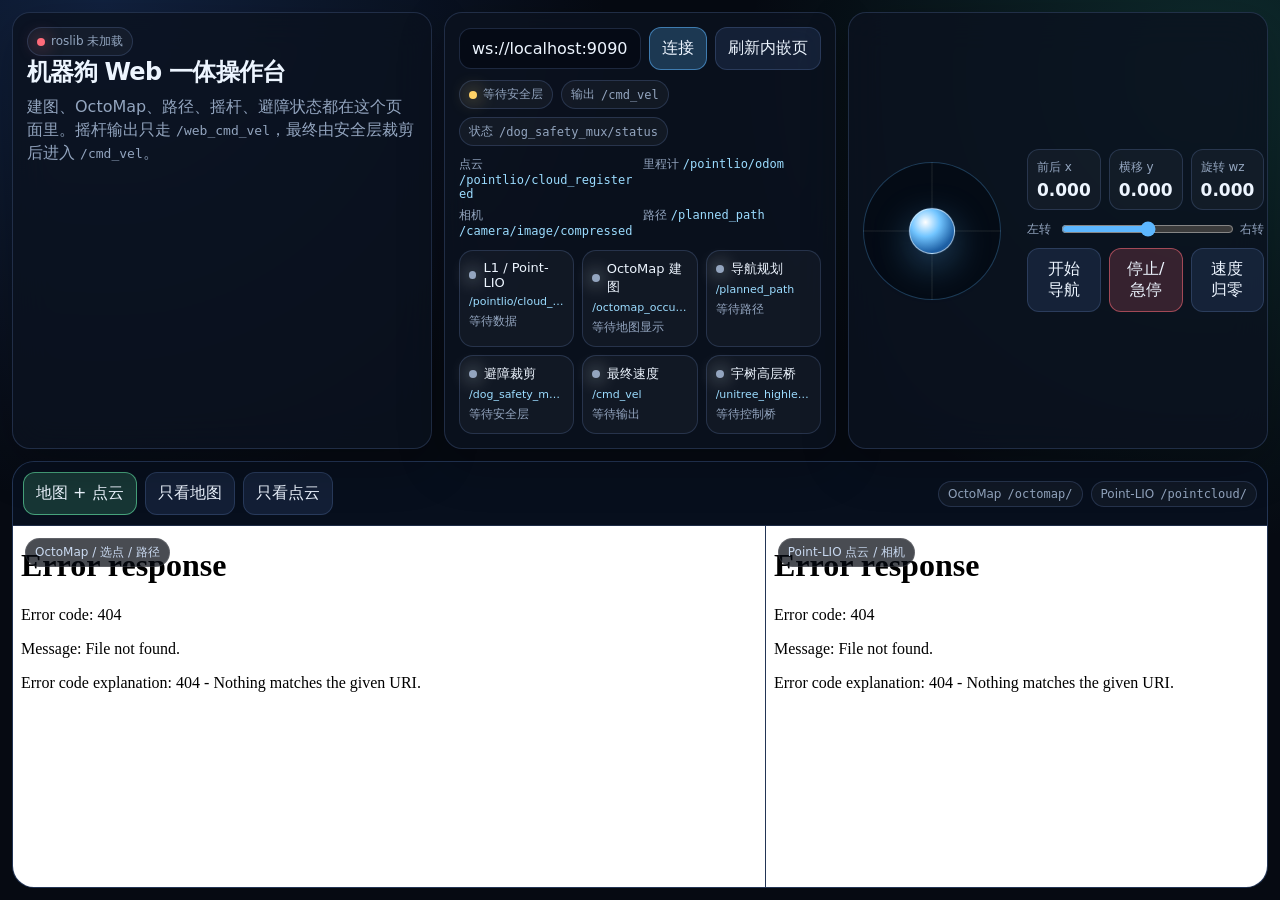
==== src/dog_web_ops/web/index.html @ 85f8ee20 "Initial commit: ROS1 quadruped robot navigation system - Web-based 2.5D planning map + local obstacl" ====
<!doctype html>
<html lang="zh-CN">
<head>
  <meta charset="utf-8" />
  <meta name="viewport" content="width=device-width, initial-scale=1" />
  <title>Dog Web Ops</title>
  <script src="/pointcloud/vendor/roslib.min.js"></script>
  <style>
    :root {
      color-scheme: dark;
      --bg: #060a12;
      --panel: rgba(11, 18, 32, 0.84);
      --panel-strong: rgba(13, 27, 49, 0.96);
      --line: rgba(139, 177, 255, 0.18);
      --text: #edf5ff;
      --muted: #93a5bf;
      --blue: #5db7ff;
      --green: #63e6a7;
      --yellow: #ffd166;
      --red: #ff6b7a;
      font-family: Inter, system-ui, -apple-system, BlinkMacSystemFont, "Segoe UI", sans-serif;
    }

    * { box-sizing: border-box; }
    body {
      margin: 0;
      min-height: 100vh;
      background:
        radial-gradient(circle at 8% 0%, rgba(45, 93, 178, 0.28), transparent 34%),
        radial-gradient(circle at 95% 8%, rgba(55, 215, 184, 0.16), transparent 32%),
        var(--bg);
      color: var(--text);
      overflow: hidden;
    }

    button, input { font: inherit; }
    button {
      border: 1px solid var(--line);
      background: rgba(91, 132, 210, 0.14);
      color: var(--text);
      border-radius: 12px;
      padding: 10px 12px;
      cursor: pointer;
    }
    button:hover { border-color: rgba(93, 183, 255, 0.8); background: rgba(93, 183, 255, 0.18); }
    button.primary { background: rgba(93, 183, 255, 0.24); border-color: rgba(93, 183, 255, 0.54); }
    button.danger { background: rgba(255, 107, 122, 0.18); border-color: rgba(255, 107, 122, 0.54); }
    button.active { background: rgba(99, 230, 167, 0.18); border-color: rgba(99, 230, 167, 0.62); }
    input {
      width: 100%;
      border: 1px solid var(--line);
      border-radius: 12px;
      background: rgba(4, 9, 18, 0.64);
      color: var(--text);
      padding: 10px 12px;
      outline: none;
    }

    .app {
      height: 100vh;
      display: grid;
      grid-template-rows: auto 1fr;
      gap: 12px;
      padding: 12px;
    }

    .topbar {
      display: grid;
      grid-template-columns: minmax(260px, 420px) minmax(260px, 1fr) minmax(290px, 420px);
      gap: 12px;
      align-items: stretch;
    }

    .card {
      border: 1px solid var(--line);
      border-radius: 18px;
      background: var(--panel);
      box-shadow: 0 16px 48px rgba(0, 0, 0, 0.24);
      backdrop-filter: blur(18px);
      padding: 14px;
      min-width: 0;
    }

    .brand h1 { margin: 0; font-size: 24px; letter-spacing: -0.03em; }
    .brand p { margin: 7px 0 0; color: var(--muted); line-height: 1.45; }
    .pill {
      display: inline-flex;
      gap: 6px;
      align-items: center;
      min-width: 0;
      padding: 5px 9px;
      border: 1px solid var(--line);
      border-radius: 999px;
      background: rgba(255, 255, 255, 0.04);
      color: var(--muted);
      font-size: 12px;
      white-space: nowrap;
    }
    .dot { width: 8px; height: 8px; border-radius: 999px; background: var(--muted); box-shadow: 0 0 18px currentColor; }
    .dot.connected { background: var(--green); color: var(--green); }
    .dot.warn { background: var(--yellow); color: var(--yellow); }
    .dot.bad { background: var(--red); color: var(--red); }

    .connection {
      display: grid;
      grid-template-columns: 1fr auto auto;
      gap: 8px;
      align-items: center;
    }
    .status-row { display: flex; gap: 8px; flex-wrap: wrap; margin-top: 10px; }
    .topic-list { margin-top: 10px; display: grid; grid-template-columns: repeat(2, minmax(0, 1fr)); gap: 6px; color: var(--muted); font-size: 12px; }
    .topic-list code { color: #9bdcff; overflow-wrap: anywhere; }
    .module-grid {
      margin-top: 12px;
      display: grid;
      grid-template-columns: repeat(3, minmax(0, 1fr));
      gap: 8px;
    }
    .module-card {
      min-width: 0;
      border: 1px solid var(--line);
      border-radius: 14px;
      padding: 9px;
      background: rgba(255, 255, 255, 0.035);
    }
    .module-header {
      display: flex;
      align-items: center;
      gap: 7px;
      min-width: 0;
      font-size: 13px;
      color: var(--text);
    }
    .module-topic {
      margin-top: 5px;
      color: #9bdcff;
      font-size: 11px;
      white-space: nowrap;
      overflow: hidden;
      text-overflow: ellipsis;
    }
    .module-value {
      margin-top: 5px;
      color: var(--muted);
      font-size: 12px;
      min-height: 18px;
      overflow: hidden;
      text-overflow: ellipsis;
      white-space: nowrap;
    }

    .ops-grid {
      display: grid;
      grid-template-columns: 150px 1fr;
      gap: 14px;
      align-items: center;
    }
    .joystick {
      width: 138px;
      height: 138px;
      border-radius: 999px;
      border: 1px solid rgba(93, 183, 255, 0.28);
      background:
        radial-gradient(circle at center, rgba(93, 183, 255, 0.16) 0 24%, transparent 25%),
        linear-gradient(90deg, transparent 49%, rgba(255,255,255,.08) 50%, transparent 51%),
        linear-gradient(0deg, transparent 49%, rgba(255,255,255,.08) 50%, transparent 51%),
        rgba(2, 8, 18, 0.64);
      position: relative;
      touch-action: none;
      user-select: none;
    }
    .knob {
      width: 46px;
      height: 46px;
      border-radius: 999px;
      border: 1px solid rgba(255, 255, 255, 0.54);
      background: radial-gradient(circle at 35% 30%, #ffffff, #72c5ff 34%, #1d5fa4 72%);
      box-shadow: 0 12px 36px rgba(93, 183, 255, 0.35);
      position: absolute;
      left: 50%;
      top: 50%;
      transform: translate(-50%, -50%);
      pointer-events: none;
    }
    .control-stack { display: grid; gap: 8px; }
    .control-row { display: grid; grid-template-columns: repeat(3, 1fr); gap: 8px; }
    .metric {
      border: 1px solid var(--line);
      border-radius: 12px;
      padding: 9px;
      background: rgba(255, 255, 255, 0.035);
    }
    .metric span { display: block; color: var(--muted); font-size: 12px; }
    .metric strong { display: block; margin-top: 4px; font-size: 17px; }
    .yaw-row { display: grid; grid-template-columns: auto 1fr auto; gap: 8px; align-items: center; color: var(--muted); font-size: 12px; }
    input[type="range"] { accent-color: var(--blue); padding: 0; }

    .workspace {
      min-height: 0;
      display: grid;
      grid-template-rows: auto 1fr;
      border: 1px solid var(--line);
      border-radius: 22px;
      overflow: hidden;
      background: var(--panel-strong);
    }
    .workspace-bar {
      display: flex;
      gap: 8px;
      align-items: center;
      justify-content: space-between;
      padding: 10px;
      border-bottom: 1px solid var(--line);
      background: rgba(6, 14, 26, 0.84);
    }
    .workspace-bar .left, .workspace-bar .right { display: flex; gap: 8px; align-items: center; flex-wrap: wrap; }
    .frames {
      min-height: 0;
      display: grid;
      grid-template-columns: 1.2fr 0.8fr;
      gap: 1px;
      background: var(--line);
    }
    .frames.map-only { grid-template-columns: 1fr; }
    .frames.point-only { grid-template-columns: 1fr; }
    .pane { min-height: 0; background: #050912; position: relative; }
    .pane-title {
      position: absolute;
      left: 12px;
      top: 12px;
      z-index: 2;
      padding: 5px 9px;
      border-radius: 999px;
      background: rgba(3, 8, 16, 0.72);
      border: 1px solid rgba(255,255,255,0.12);
      color: #c9d9f0;
      font-size: 12px;
      pointer-events: none;
    }
    iframe { width: 100%; height: 100%; border: 0; display: block; background: #050912; }
    .hidden { display: none !important; }

    @media (max-width: 1180px) {
      body { overflow: auto; }
      .app { min-height: 100vh; height: auto; }
      .topbar { grid-template-columns: 1fr; }
      .module-grid { grid-template-columns: repeat(2, minmax(0, 1fr)); }
      .workspace { height: 72vh; }
      .frames { grid-template-columns: 1fr; grid-template-rows: 1fr 1fr; }
    }

    @media (max-width: 680px) {
      .module-grid { grid-template-columns: 1fr; }
    }
  </style>
</head>
<body>
  <div class="app">
    <section class="topbar">
      <div class="card brand">
        <span class="pill"><span id="conn-dot" class="dot bad"></span><span id="conn-state">未连接</span></span>
        <h1>机器狗 Web 一体操作台</h1>
        <p>建图、OctoMap、路径、摇杆、避障状态都在这个页面里。摇杆输出只走 <code>/web_cmd_vel</code>，最终由安全层裁剪后进入 <code>/cmd_vel</code>。</p>
      </div>

      <div class="card">
        <div class="connection">
          <input id="rosbridge-url" value="ws://localhost:9090" aria-label="ROSBridge URL" />
          <button id="connect-btn" class="primary">连接</button>
          <button id="reload-btn">刷新内嵌页</button>
        </div>
        <div class="status-row">
          <span class="pill"><span class="dot" id="safe-dot"></span><span id="safety-state">等待安全层</span></span>
          <span class="pill">输出 <code id="output-topic">/cmd_vel</code></span>
          <span class="pill">状态 <code id="status-topic">/dog_safety_mux/status</code></span>
        </div>
        <div class="topic-list">
          <div>点云 <code id="cloud-topic">/pointlio/cloud_registered</code></div>
          <div>里程计 <code id="odom-topic">/pointlio/odom</code></div>
          <div>相机 <code id="camera-topic">/camera/image/compressed</code></div>
          <div>路径 <code id="path-topic">/planned_path</code></div>
        </div>
        <div class="module-grid" aria-label="模块互联状态">
          <div class="module-card">
            <div class="module-header"><span id="module-lio-dot" class="dot"></span><span>L1 / Point-LIO</span></div>
            <div id="module-lio-topic" class="module-topic">/pointlio/cloud_registered + /pointlio/odom</div>
            <div id="module-lio-value" class="module-value">等待数据</div>
          </div>
          <div class="module-card">
            <div class="module-header"><span id="module-map-dot" class="dot"></span><span>OctoMap 建图</span></div>
            <div id="module-map-topic" class="module-topic">/octomap_occupied_markers</div>
            <div id="module-map-value" class="module-value">等待地图显示</div>
          </div>
          <div class="module-card">
            <div class="module-header"><span id="module-nav-dot" class="dot"></span><span>导航规划</span></div>
            <div id="module-nav-topic" class="module-topic">/planned_path</div>
            <div id="module-nav-value" class="module-value">等待路径</div>
          </div>
          <div class="module-card">
            <div class="module-header"><span id="module-safe-dot" class="dot"></span><span>避障裁剪</span></div>
            <div id="module-safe-topic" class="module-topic">/dog_safety_mux/status</div>
            <div id="module-safe-value" class="module-value">等待安全层</div>
          </div>
          <div class="module-card">
            <div class="module-header"><span id="module-cmd-dot" class="dot"></span><span>最终速度</span></div>
            <div id="module-cmd-topic" class="module-topic">/cmd_vel</div>
            <div id="module-cmd-value" class="module-value">等待输出</div>
          </div>
          <div class="module-card">
            <div class="module-header"><span id="module-unitree-dot" class="dot"></span><span>宇树高层桥</span></div>
            <div id="module-unitree-topic" class="module-topic">/unitree_highlevel/status</div>
            <div id="module-unitree-value" class="module-value">等待控制桥</div>
          </div>
        </div>
      </div>

      <div class="card ops-grid">
        <div id="joy-pad" class="joystick" aria-label="Web joystick">
          <div id="joy-knob" class="knob"></div>
        </div>
        <div class="control-stack">
          <div class="control-row">
            <div class="metric"><span>前后 x</span><strong id="vx-value">0.000</strong></div>
            <div class="metric"><span>横移 y</span><strong id="vy-value">0.000</strong></div>
            <div class="metric"><span>旋转 wz</span><strong id="wz-value">0.000</strong></div>
          </div>
          <div class="yaw-row"><span>左转</span><input id="yaw-slider" type="range" min="-100" max="100" value="0" /><span>右转</span></div>
          <div class="control-row">
            <button id="start-nav-btn">开始导航</button>
            <button id="stop-nav-btn" class="danger">停止/急停</button>
            <button id="zero-btn">速度归零</button>
          </div>
        </div>
      </div>
    </section>

    <section class="workspace">
      <div class="workspace-bar">
        <div class="left">
          <button data-view="split" class="view-btn active">地图 + 点云</button>
          <button data-view="map" class="view-btn">只看地图</button>
          <button data-view="pointcloud" class="view-btn">只看点云</button>
        </div>
        <div class="right">
          <span class="pill">OctoMap <code>/octomap/</code></span>
          <span class="pill">Point-LIO <code>/pointcloud/</code></span>
        </div>
      </div>
      <div id="frames" class="frames">
        <div id="map-pane" class="pane">
          <div class="pane-title">OctoMap / 选点 / 路径</div>
          <iframe id="octomap-frame" src="/octomap/" title="OctoMap Web"></iframe>
        </div>
        <div id="point-pane" class="pane">
          <div class="pane-title">Point-LIO 点云 / 相机</div>
          <iframe id="pointcloud-frame" src="/pointcloud/" title="PointCloud Ground Station"></iframe>
        </div>
      </div>
    </section>
  </div>

  <script>
    const defaults = {
      rosbridge: { url: "ws://localhost:9090" },
      topics: {
        manual_cmd: "/web_cmd_vel",
        start_navigation: "/start_navigation",
        stop_navigation: "/stop_navigation",
        safety_status: "/dog_safety_mux/status",
        unitree_status: "/unitree_highlevel/status",
        output_cmd: "/cmd_vel",
        nav_cmd: "/nav_cmd_vel",
        planned_path: "/planned_path",
        cloud: "/pointlio/cloud_registered",
        odom: "/pointlio/odom",
        camera: "/camera/image/compressed",
        octomap_occupied: "/octomap_occupied_markers",
        traversable_cells: "/traversable_cells_markers",
      },
      joystick: {
        max_linear_x: 0.30,
        max_linear_y: 0.22,
        max_angular_z: 0.65,
        deadband: 0.12,
        publish_interval_ms: 80,
      },
    };

    const state = {
      config: JSON.parse(JSON.stringify(defaults)),
      ros: null,
      manualTopic: null,
      startTopic: null,
      stopTopic: null,
      safetyTopic: null,
      healthTopics: [],
      healthTimer: null,
      health: {},
      joystickPointerId: null,
      vx: 0,
      vy: 0,
      wz: 0,
      lastPublishMs: 0,
      repeatTimer: null,
    };

    const $ = (id) => document.getElementById(id);
    const connDot = $("conn-dot");
    const connState = $("conn-state");
    const safeDot = $("safe-dot");
    const safetyState = $("safety-state");
    const urlInput = $("rosbridge-url");
    const joyPad = $("joy-pad");
    const joyKnob = $("joy-knob");
    const yawSlider = $("yaw-slider");

    function mergeConfig(base, incoming) {
      return {
        ...base,
        ...incoming,
        rosbridge: { ...base.rosbridge, ...(incoming.rosbridge || {}) },
        topics: { ...base.topics, ...(incoming.topics || {}) },
        joystick: { ...base.joystick, ...(incoming.joystick || {}) },
      };
    }

    async function loadConfig() {
      try {
        const response = await fetch("/runtime-config.json", { cache: "no-store" });
        if (response.ok) {
          state.config = mergeConfig(defaults, await response.json());
        }
      } catch (_err) {
        state.config = JSON.parse(JSON.stringify(defaults));
      }
      applyConfigToDom();
    }

    function applyConfigToDom() {
      urlInput.value = state.config.rosbridge.url || defaults.rosbridge.url;
      $("output-topic").textContent = state.config.topics.output_cmd;
      $("status-topic").textContent = state.config.topics.safety_status;
      $("cloud-topic").textContent = state.config.topics.cloud;
      $("odom-topic").textContent = state.config.topics.odom;
      $("camera-topic").textContent = state.config.topics.camera;
      $("path-topic").textContent = state.config.topics.planned_path;
      $("module-lio-topic").textContent = `${state.config.topics.cloud} + ${state.config.topics.odom}`;
      $("module-map-topic").textContent = `${state.config.topics.octomap_occupied} + ${state.config.topics.traversable_cells}`;
      $("module-nav-topic").textContent = state.config.topics.planned_path;
      $("module-safe-topic").textContent = state.config.topics.safety_status;
      $("module-cmd-topic").textContent = state.config.topics.output_cmd;
      $("module-unitree-topic").textContent = state.config.topics.unitree_status;
    }

    function setConnected(label, cls) {
      connDot.className = `dot ${cls || ""}`;
      connState.textContent = label;
    }

    function setSafetyStatus(text) {
      safetyState.textContent = text;
      const normalized = text.toLowerCase();
      if (normalized.includes("stop") || normalized.includes("急停")) {
        safeDot.className = "dot bad";
      } else if (normalized.includes("slow") || normalized.includes("等待") || normalized.includes("no fresh")) {
        safeDot.className = "dot warn";
      } else if (normalized.includes("clear") || normalized.includes("idle")) {
        safeDot.className = "dot connected";
      } else {
        safeDot.className = "dot";
      }
    }

    function shortText(value, fallback = "等待数据") {
      const text = String(value || fallback).replace(/\s+/g, " ").trim();
      return text.length > 96 ? `${text.slice(0, 93)}...` : text;
    }

    function ageText(lastMs) {
      if (!lastMs) return "未收到";
      const ageSec = Math.max(0, (Date.now() - lastMs) / 1000);
      return `${ageSec.toFixed(ageSec < 10 ? 1 : 0)}s 前`;
    }

    function markHealth(key, value) {
      state.health[key] = { lastMs: Date.now(), value };
      refreshHealth();
    }

    function healthFresh(key, timeoutMs) {
      const item = state.health[key];
      return Boolean(item && Date.now() - item.lastMs <= timeoutMs);
    }

    function setModuleStatus(module, className, value) {
      $(`module-${module}-dot`).className = `dot ${className || ""}`;
      $(`module-${module}-value`).textContent = shortText(value);
    }

    function textStatusClass(text, fresh) {
      if (!fresh) return "warn";
      const normalized = String(text || "").toLowerCase();
      if (normalized.includes("stop") || normalized.includes("error") || normalized.includes("failed") || normalized.includes("急停")) {
        return "bad";
      }
      if (normalized.includes("slow") || normalized.includes("waiting") || normalized.includes("等待") || normalized.includes("no fresh")) {
        return "warn";
      }
      return "connected";
    }

    function refreshHealth() {
      const cloud = state.health.cloud;
      const odom = state.health.odom;
      const cloudFresh = healthFresh("cloud", 2500);
      const odomFresh = healthFresh("odom", 2500);
      if (cloudFresh && odomFresh) {
        setModuleStatus("lio", "connected", `${cloud.value} | ${odom.value}`);
      } else if (cloud || odom) {
        setModuleStatus("lio", "warn", `点云 ${ageText(cloud && cloud.lastMs)} / 里程计 ${ageText(odom && odom.lastMs)}`);
      } else {
        setModuleStatus("lio", "", "等待 L1 / Point-LIO");
      }

      const occupied = state.health.octomap;
      const traversable = state.health.traversable;
      const mapFresh = healthFresh("octomap", 5000) || healthFresh("traversable", 5000);
      if (mapFresh) {
        setModuleStatus("map", "connected", [occupied && occupied.value, traversable && traversable.value].filter(Boolean).join(" | "));
      } else if (occupied || traversable) {
        setModuleStatus("map", "warn", `地图 ${ageText((occupied || traversable).lastMs)}`);
      } else {
        setModuleStatus("map", "", "等待 OctoMap Marker");
      }

      const path = state.health.path;
      if (healthFresh("path", 5000)) {
        setModuleStatus("nav", "connected", path.value);
      } else if (path) {
        setModuleStatus("nav", "warn", `路径 ${ageText(path.lastMs)}`);
      } else {
        setModuleStatus("nav", "", "等待规划路径");
      }

      const safety = state.health.safety;
      if (safety) {
        setModuleStatus("safe", textStatusClass(safety.value, healthFresh("safety", 2000)), safety.value);
      } else {
        setModuleStatus("safe", "", "等待安全层");
      }

      const output = state.health.output;
      if (healthFresh("output", 1000)) {
        setModuleStatus("cmd", "connected", output.value);
      } else if (output) {
        setModuleStatus("cmd", "warn", `输出 ${ageText(output.lastMs)}`);
      } else {
        setModuleStatus("cmd", "", "等待 /cmd_vel");
      }

      const unitree = state.health.unitree;
      if (unitree) {
        setModuleStatus("unitree", textStatusClass(unitree.value, healthFresh("unitree", 3000)), unitree.value);
      } else {
        setModuleStatus("unitree", "", "等待宇树高层桥");
      }
    }

    function messageSummary(key, msg) {
      if (key === "cloud") {
        const width = Number(msg.width || 0);
        const height = Number(msg.height || 1);
        return `点云 ${(width * height).toLocaleString()} 点`;
      }
      if (key === "odom") {
        const pos = msg.pose && msg.pose.pose && msg.pose.pose.position;
        if (!pos) return "里程计在线";
        return `里程计 x=${Number(pos.x || 0).toFixed(2)} y=${Number(pos.y || 0).toFixed(2)}`;
      }
      if (key === "path") {
        const count = Array.isArray(msg.poses) ? msg.poses.length : 0;
        return `路径 ${count} 点`;
      }
      if (key === "output") {
        const linear = msg.linear || {};
        const angular = msg.angular || {};
        return `vx=${Number(linear.x || 0).toFixed(2)} vy=${Number(linear.y || 0).toFixed(2)} wz=${Number(angular.z || 0).toFixed(2)}`;
      }
      if (key === "octomap" || key === "traversable") {
        const count = Array.isArray(msg.points) ? msg.points.length : 0;
        return `${key === "octomap" ? "占据" : "可通行"} ${count} 格`;
      }
      if (typeof msg.data === "string") return msg.data;
      return "在线";
    }

    function subscribeHealth(key, topicName, messageType) {
      if (!topicName) return;
      const topic = new ROSLIB.Topic({ ros: state.ros, name: topicName, messageType });
      topic.subscribe((msg) => markHealth(key, messageSummary(key, msg)));
      state.healthTopics.push(topic);
    }

    function connectRos() {
      if (!window.ROSLIB) {
        setConnected("roslib 未加载", "bad");
        return;
      }
      if (state.ros) {
        state.ros.close();
        state.ros = null;
      }

      const url = urlInput.value.trim() || defaults.rosbridge.url;
      setConnected("连接中", "warn");
      const ros = new ROSLIB.Ros({ url });
      state.ros = ros;

      ros.on("connection", () => {
        setConnected("已连接", "connected");
        bindTopics();
      });
      ros.on("error", () => setConnected("连接错误", "bad"));
      ros.on("close", () => setConnected("已断开", "bad"));
    }

    function bindTopics() {
      state.healthTopics.forEach((topic) => topic.unsubscribe());
      state.healthTopics = [];
      state.health = {};
      if (state.healthTimer) {
        window.clearInterval(state.healthTimer);
      }
      state.healthTimer = window.setInterval(refreshHealth, 500);

      const topics = state.config.topics;
      state.manualTopic = new ROSLIB.Topic({ ros: state.ros, name: topics.manual_cmd, messageType: "geometry_msgs/Twist" });
      state.startTopic = new ROSLIB.Topic({ ros: state.ros, name: topics.start_navigation, messageType: "std_msgs/Bool" });
      state.stopTopic = new ROSLIB.Topic({ ros: state.ros, name: topics.stop_navigation, messageType: "std_msgs/Bool" });
      state.safetyTopic = new ROSLIB.Topic({ ros: state.ros, name: topics.safety_status, messageType: "std_msgs/String" });
      state.safetyTopic.subscribe((msg) => {
        const text = msg.data || "";
        setSafetyStatus(text);
        markHealth("safety", text);
      });
      state.healthTopics.push(state.safetyTopic);

      subscribeHealth("cloud", topics.cloud, "sensor_msgs/PointCloud2");
      subscribeHealth("odom", topics.odom, "nav_msgs/Odometry");
      subscribeHealth("path", topics.planned_path, "nav_msgs/Path");
      subscribeHealth("output", topics.output_cmd, "geometry_msgs/Twist");
      subscribeHealth("unitree", topics.unitree_status, "std_msgs/String");
      subscribeHealth("octomap", topics.octomap_occupied, "visualization_msgs/Marker");
      subscribeHealth("traversable", topics.traversable_cells, "visualization_msgs/Marker");
      refreshHealth();
    }

    function makeTwist(vx, vy, wz) {
      return new ROSLIB.Message({
        linear: { x: vx, y: vy, z: 0 },
        angular: { x: 0, y: 0, z: wz },
      });
    }

    function updateVelocityDom() {
      $("vx-value").textContent = state.vx.toFixed(3);
      $("vy-value").textContent = state.vy.toFixed(3);
      $("wz-value").textContent = state.wz.toFixed(3);
    }

    function publishManual(force = false) {
      updateVelocityDom();
      if (!state.manualTopic) {
        return;
      }
      const now = Date.now();
      if (!force && now - state.lastPublishMs < state.config.joystick.publish_interval_ms) {
        return;
      }
      state.lastPublishMs = now;
      state.manualTopic.publish(makeTwist(state.vx, state.vy, state.wz));
    }

    function publishZero() {
      state.vx = 0;
      state.vy = 0;
      state.wz = 0;
      yawSlider.value = "0";
      resetKnob();
      publishManual(true);
      stopRepeatIfIdle();
    }

    function startRepeat() {
      if (state.repeatTimer) return;
      state.repeatTimer = window.setInterval(() => {
        if (Math.abs(state.vx) > 1e-4 || Math.abs(state.vy) > 1e-4 || Math.abs(state.wz) > 1e-4) {
          publishManual(true);
        }
      }, 100);
    }

    function stopRepeatIfIdle() {
      if (!state.repeatTimer) return;
      if (Math.abs(state.vx) > 1e-4 || Math.abs(state.vy) > 1e-4 || Math.abs(state.wz) > 1e-4) return;
      window.clearInterval(state.repeatTimer);
      state.repeatTimer = null;
    }

    function curve(value, maxSpeed) {
      const deadband = state.config.joystick.deadband;
      const sign = Math.sign(value);
      const magnitude = Math.abs(value);
      if (magnitude < deadband) return 0;
      return sign * ((magnitude - deadband) / Math.max(1e-6, 1 - deadband)) * maxSpeed;
    }

    function resetKnob() {
      joyKnob.style.left = "50%";
      joyKnob.style.top = "50%";
    }

    function updateJoystickFromEvent(event) {
      const rect = joyPad.getBoundingClientRect();
      const cx = rect.left + rect.width / 2;
      const cy = rect.top + rect.height / 2;
      const radius = rect.width / 2;
      let dx = event.clientX - cx;
      let dy = event.clientY - cy;
      const distance = Math.hypot(dx, dy);
      if (distance > radius) {
        dx = dx / distance * radius;
        dy = dy / distance * radius;
      }

      joyKnob.style.left = `${50 + (dx / radius) * 50}%`;
      joyKnob.style.top = `${50 + (dy / radius) * 50}%`;

      const nx = -dy / radius;
      const ny = -dx / radius;
      state.vx = curve(nx, state.config.joystick.max_linear_x);
      state.vy = curve(ny, state.config.joystick.max_linear_y);
      publishManual();
      startRepeat();
    }

    joyPad.addEventListener("pointerdown", (event) => {
      state.joystickPointerId = event.pointerId;
      joyPad.setPointerCapture(event.pointerId);
      updateJoystickFromEvent(event);
    });
    joyPad.addEventListener("pointermove", (event) => {
      if (state.joystickPointerId !== event.pointerId) return;
      updateJoystickFromEvent(event);
    });
    joyPad.addEventListener("pointerup", (event) => {
      if (state.joystickPointerId !== event.pointerId) return;
      state.joystickPointerId = null;
      state.vx = 0;
      state.vy = 0;
      resetKnob();
      publishManual(true);
      stopRepeatIfIdle();
    });
    joyPad.addEventListener("pointercancel", publishZero);

    yawSlider.addEventListener("input", () => {
      state.wz = Number(yawSlider.value) / 100 * state.config.joystick.max_angular_z;
      publishManual(true);
      startRepeat();
    });
    yawSlider.addEventListener("change", () => {
      if (Number(yawSlider.value) === 0) stopRepeatIfIdle();
    });

    $("connect-btn").addEventListener("click", connectRos);
    $("zero-btn").addEventListener("click", publishZero);
    $("stop-nav-btn").addEventListener("click", () => {
      if (state.stopTopic) state.stopTopic.publish(new ROSLIB.Message({ data: true }));
      publishZero();
      setSafetyStatus("急停已发送");
    });
    $("start-nav-btn").addEventListener("click", () => {
      if (state.startTopic) state.startTopic.publish(new ROSLIB.Message({ data: true }));
    });
    $("reload-btn").addEventListener("click", () => {
      $("octomap-frame").contentWindow.location.reload();
      $("pointcloud-frame").contentWindow.location.reload();
    });

    document.querySelectorAll(".view-btn").forEach((btn) => {
      btn.addEventListener("click", () => {
        const view = btn.dataset.view;
        document.querySelectorAll(".view-btn").forEach((b) => b.classList.toggle("active", b === btn));
        const frames = $("frames");
        frames.className = "frames";
        $("map-pane").classList.toggle("hidden", view === "pointcloud");
        $("point-pane").classList.toggle("hidden", view === "map");
        if (view === "map") frames.classList.add("map-only");
        if (view === "pointcloud") frames.classList.add("point-only");
      });
    });

    loadConfig().then(() => {
      updateVelocityDom();
      setSafetyStatus("等待安全层");
      connectRos();
    });
  </script>
</body>
</html>
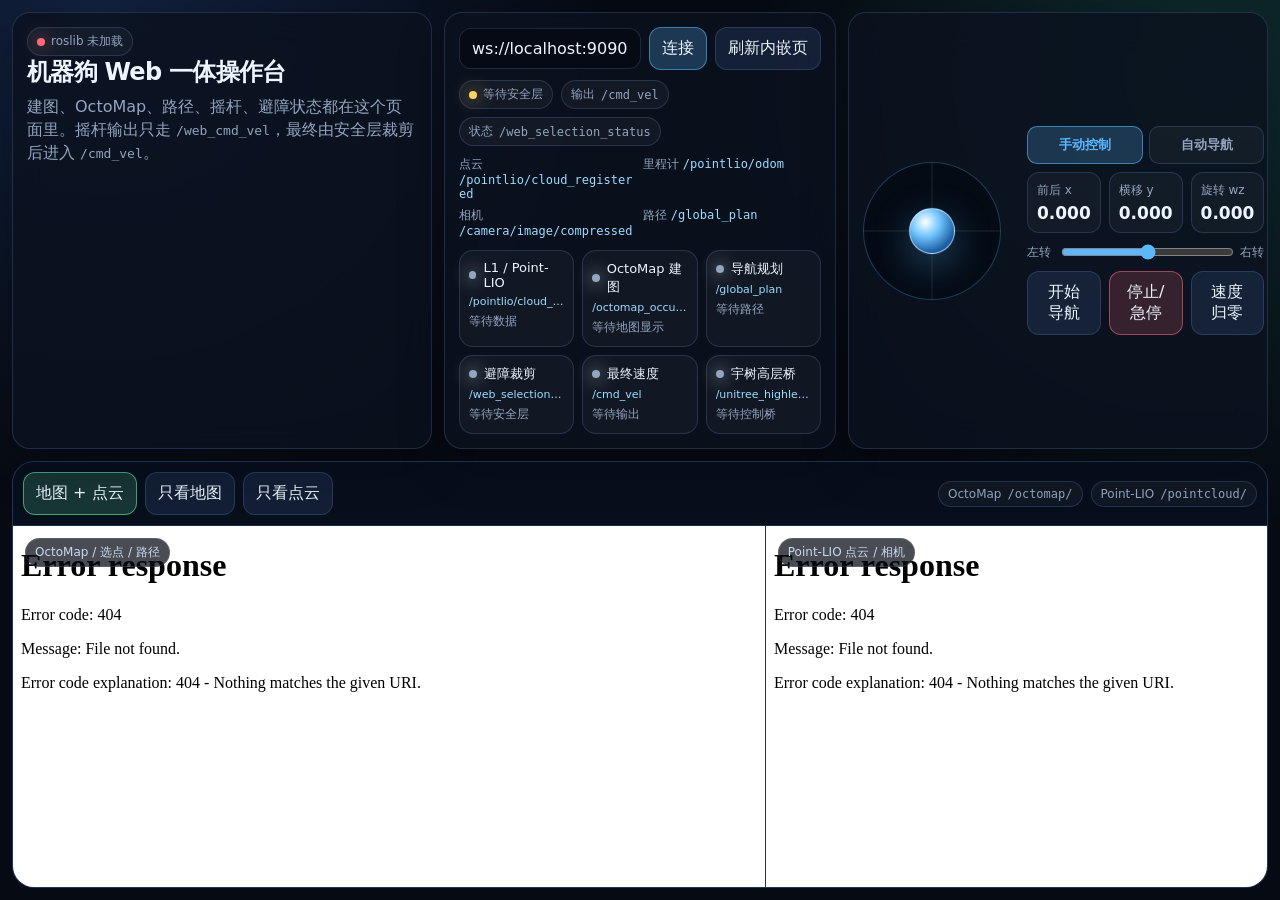
==== commit 108f06e9: "v2.0: move_base 风格导航重构 - 拆分为 global_planner + local_planner 双层架构 - global_planner: A* 全局路径规划 → /glob" ====
--- a/src/dog_web_ops/web/index.html
+++ b/src/dog_web_ops/web/index.html
@@ -155,6 +155,7 @@
       gap: 14px;
       align-items: center;
     }
+    .joystick.disabled { opacity: 0.35; pointer-events: none; }
     .joystick {
       width: 138px;
       height: 138px;
@@ -183,6 +184,15 @@
       pointer-events: none;
     }
     .control-stack { display: grid; gap: 8px; }
+    .mode-row { display: grid; grid-template-columns: 1fr 1fr; gap: 6px; }
+    .mode-btn {
+      padding: 9px 6px; border-radius: 10px; border: 1px solid var(--line);
+      background: rgba(255,255,255,0.04); color: var(--muted);
+      font-size: 13px; font-weight: 600; cursor: pointer; transition: all 0.2s;
+    }
+    .mode-btn:hover { border-color: rgba(93,183,255,0.6); color: var(--text); }
+    .mode-btn.active { background: rgba(93,183,255,0.22); border-color: rgba(93,183,255,0.58); color: var(--blue); }
+    .mode-btn.auto-active { background: rgba(99,230,167,0.18); border-color: rgba(99,230,167,0.58); color: var(--green); }
     .control-row { display: grid; grid-template-columns: repeat(3, 1fr); gap: 8px; }
     .metric {
       border: 1px solid var(--line);
@@ -272,13 +282,13 @@
         <div class="status-row">
           <span class="pill"><span class="dot" id="safe-dot"></span><span id="safety-state">等待安全层</span></span>
           <span class="pill">输出 <code id="output-topic">/cmd_vel</code></span>
-          <span class="pill">状态 <code id="status-topic">/dog_safety_mux/status</code></span>
+          <span class="pill">状态 <code id="status-topic">/web_selection_status</code></span>
         </div>
         <div class="topic-list">
           <div>点云 <code id="cloud-topic">/pointlio/cloud_registered</code></div>
           <div>里程计 <code id="odom-topic">/pointlio/odom</code></div>
           <div>相机 <code id="camera-topic">/camera/image/compressed</code></div>
-          <div>路径 <code id="path-topic">/planned_path</code></div>
+          <div>路径 <code id="path-topic">/global_plan</code></div>
         </div>
         <div class="module-grid" aria-label="模块互联状态">
           <div class="module-card">
@@ -293,12 +303,12 @@
           </div>
           <div class="module-card">
             <div class="module-header"><span id="module-nav-dot" class="dot"></span><span>导航规划</span></div>
-            <div id="module-nav-topic" class="module-topic">/planned_path</div>
+            <div id="module-nav-topic" class="module-topic">/global_plan</div>
             <div id="module-nav-value" class="module-value">等待路径</div>
           </div>
           <div class="module-card">
             <div class="module-header"><span id="module-safe-dot" class="dot"></span><span>避障裁剪</span></div>
-            <div id="module-safe-topic" class="module-topic">/dog_safety_mux/status</div>
+            <div id="module-safe-topic" class="module-topic">/web_selection_status</div>
             <div id="module-safe-value" class="module-value">等待安全层</div>
           </div>
           <div class="module-card">
@@ -319,6 +329,10 @@
           <div id="joy-knob" class="knob"></div>
         </div>
         <div class="control-stack">
+          <div class="mode-row">
+            <button id="mode-manual-btn" class="mode-btn active">手动控制</button>
+            <button id="mode-auto-btn" class="mode-btn">自动导航</button>
+          </div>
           <div class="control-row">
             <div class="metric"><span>前后 x</span><strong id="vx-value">0.000</strong></div>
             <div class="metric"><span>横移 y</span><strong id="vy-value">0.000</strong></div>
@@ -366,16 +380,17 @@
         manual_cmd: "/web_cmd_vel",
         start_navigation: "/start_navigation",
         stop_navigation: "/stop_navigation",
-        safety_status: "/dog_safety_mux/status",
+        safety_status: "/web_selection_status",
         unitree_status: "/unitree_highlevel/status",
         output_cmd: "/cmd_vel",
         nav_cmd: "/nav_cmd_vel",
-        planned_path: "/planned_path",
+        planned_path: "/global_plan",
         cloud: "/pointlio/cloud_registered",
         odom: "/pointlio/odom",
         camera: "/camera/image/compressed",
         octomap_occupied: "/octomap_occupied_markers",
         traversable_cells: "/traversable_cells_markers",
+        control_mode: "/navigation/control_mode",
       },
       joystick: {
         max_linear_x: 0.30,
@@ -390,6 +405,7 @@
       config: JSON.parse(JSON.stringify(defaults)),
       ros: null,
       manualTopic: null,
+      modeTopic: null,
       startTopic: null,
       stopTopic: null,
       safetyTopic: null,
@@ -400,6 +416,7 @@
       vx: 0,
       vy: 0,
       wz: 0,
+      controlMode: "manual",
       lastPublishMs: 0,
       repeatTimer: null,
     };
@@ -635,6 +652,8 @@
 
       const topics = state.config.topics;
       state.manualTopic = new ROSLIB.Topic({ ros: state.ros, name: topics.manual_cmd, messageType: "geometry_msgs/Twist" });
+      state.modeTopic = new ROSLIB.Topic({ ros: state.ros, name: topics.control_mode, messageType: "std_msgs/String" });
+      state.modeTopic.publish(new ROSLIB.Message({ data: state.controlMode }));
       state.startTopic = new ROSLIB.Topic({ ros: state.ros, name: topics.start_navigation, messageType: "std_msgs/Bool" });
       state.stopTopic = new ROSLIB.Topic({ ros: state.ros, name: topics.stop_navigation, messageType: "std_msgs/Bool" });
       state.safetyTopic = new ROSLIB.Topic({ ros: state.ros, name: topics.safety_status, messageType: "std_msgs/String" });
@@ -745,15 +764,18 @@
     }
 
     joyPad.addEventListener("pointerdown", (event) => {
+      if (state.controlMode !== "manual") return;
       state.joystickPointerId = event.pointerId;
       joyPad.setPointerCapture(event.pointerId);
       updateJoystickFromEvent(event);
     });
     joyPad.addEventListener("pointermove", (event) => {
+      if (state.controlMode !== "manual") return;
       if (state.joystickPointerId !== event.pointerId) return;
       updateJoystickFromEvent(event);
     });
     joyPad.addEventListener("pointerup", (event) => {
+      if (state.controlMode !== "manual") return;
       if (state.joystickPointerId !== event.pointerId) return;
       state.joystickPointerId = null;
       state.vx = 0;
@@ -765,6 +787,7 @@
     joyPad.addEventListener("pointercancel", publishZero);
 
     yawSlider.addEventListener("input", () => {
+      if (state.controlMode !== "manual") return;
       state.wz = Number(yawSlider.value) / 100 * state.config.joystick.max_angular_z;
       publishManual(true);
       startRepeat();
@@ -773,8 +796,35 @@
       if (Number(yawSlider.value) === 0) stopRepeatIfIdle();
     });
 
+    function switchMode(mode) {
+      if (mode === state.controlMode) return;
+      state.controlMode = mode;
+      if (mode === "manual") {
+        $("mode-manual-btn").classList.add("active");
+        $("mode-manual-btn").classList.remove("auto-active");
+        $("mode-auto-btn").classList.remove("active", "auto-active");
+        joyPad.classList.remove("disabled");
+        yawSlider.disabled = false;
+      } else {
+        $("mode-auto-btn").classList.add("active", "auto-active");
+        $("mode-manual-btn").classList.remove("active", "auto-active");
+        joyPad.classList.add("disabled");
+        yawSlider.disabled = true;
+        publishZero();
+      }
+      if (state.modeTopic) {
+        state.modeTopic.publish(new ROSLIB.Message({ data: mode }));
+      }
+    }
+
+    $("mode-manual-btn").addEventListener("click", () => switchMode("manual"));
+    $("mode-auto-btn").addEventListener("click", () => switchMode("auto"));
+
     $("connect-btn").addEventListener("click", connectRos);
-    $("zero-btn").addEventListener("click", publishZero);
+    $("zero-btn").addEventListener("click", () => {
+      if (state.controlMode !== "manual") return;
+      publishZero();
+    });
     $("stop-nav-btn").addEventListener("click", () => {
       if (state.stopTopic) state.stopTopic.publish(new ROSLIB.Message({ data: true }));
       publishZero();
